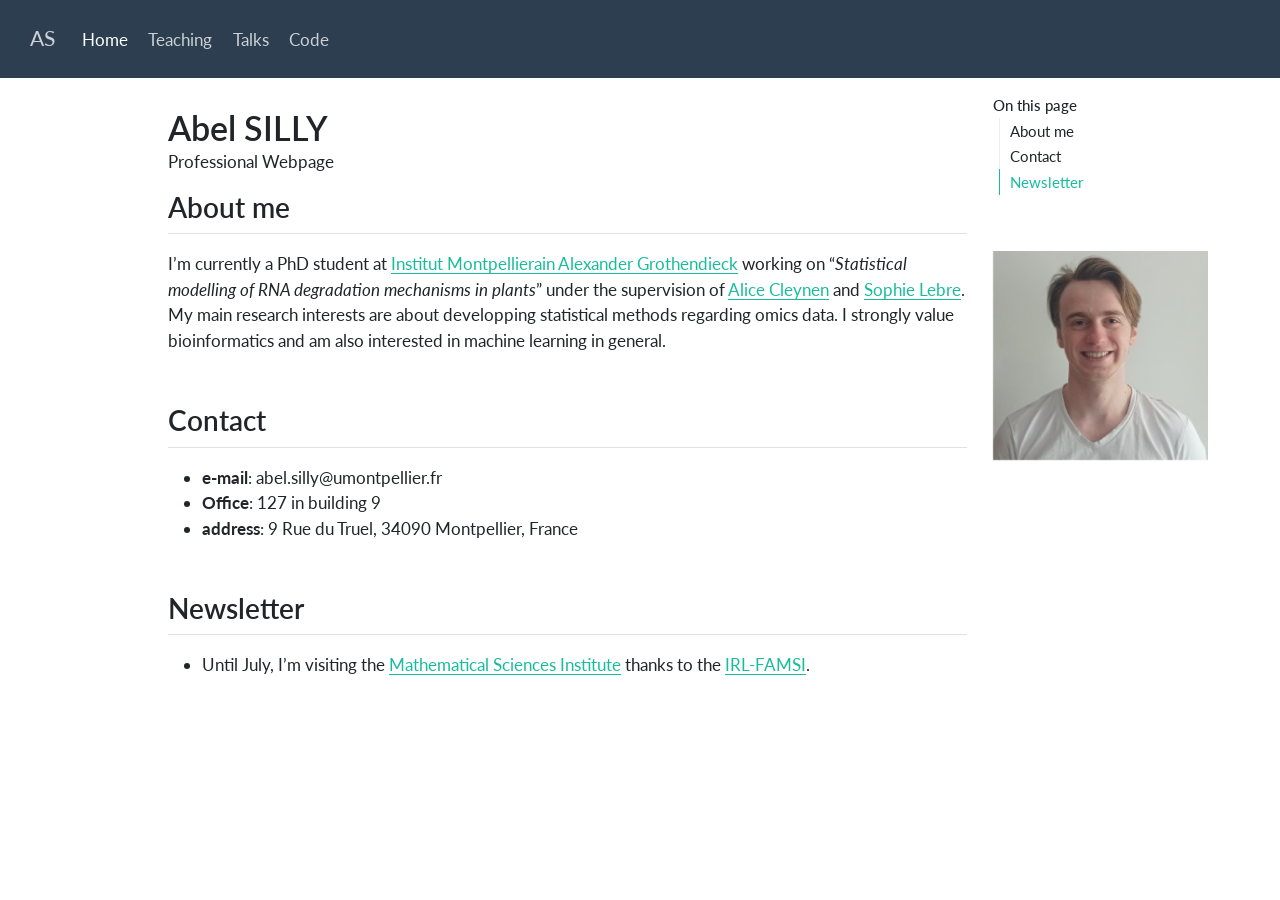
==== index.html @ 6bd62ace "Built site for gh-pages" ====
<!DOCTYPE html>
<html xmlns="http://www.w3.org/1999/xhtml" lang="en" xml:lang="en"><head>

<meta charset="utf-8">
<meta name="generator" content="quarto-1.9.37">

<meta name="viewport" content="width=device-width, initial-scale=1.0, user-scalable=yes">

<meta name="description" content="Professional Webpage">

<title>Abel SILLY – AS</title>
<style>
/* Default styles provided by pandoc.
** See https://pandoc.org/MANUAL.html#variables-for-html for config info.
*/
code{white-space: pre-wrap;}
span.smallcaps{font-variant: small-caps;}
div.columns{display: flex; gap: min(4vw, 1.5em);}
div.column{flex: auto; overflow-x: auto;}
div.hanging-indent{margin-left: 1.5em; text-indent: -1.5em;}
ul.task-list{list-style: none;}
ul.task-list li input[type="checkbox"] {
  width: 0.8em;
  margin: 0 0.8em 0.2em -1em; /* quarto-specific, see https://github.com/quarto-dev/quarto-cli/issues/4556 */ 
  vertical-align: middle;
}
</style>


<script src="site_libs/quarto-nav/quarto-nav.js"></script>
<script src="site_libs/quarto-nav/headroom.min.js"></script>
<script src="site_libs/clipboard/clipboard.min.js"></script>
<script src="site_libs/quarto-html/quarto.js" type="module"></script>
<script src="site_libs/quarto-html/tabsets/tabsets.js" type="module"></script>
<script src="site_libs/quarto-html/popper.min.js"></script>
<script src="site_libs/quarto-html/tippy.umd.min.js"></script>
<script src="site_libs/quarto-html/anchor.min.js"></script>
<link href="site_libs/quarto-html/tippy.css" rel="stylesheet">
<link href="site_libs/quarto-html/quarto-syntax-highlighting-7f8f88aac4f3542376d5c11b86a4c14d.css" rel="stylesheet" id="quarto-text-highlighting-styles">
<script src="site_libs/bootstrap/bootstrap.min.js"></script>
<link href="site_libs/bootstrap/bootstrap-icons.css" rel="stylesheet">
<link href="site_libs/bootstrap/bootstrap-f9c1bd95b7433ae3460418592f1b0114.min.css" rel="stylesheet" append-hash="true" id="quarto-bootstrap" data-mode="light">
<script id="quarto-search-options" type="application/json">{
  "language": {
    "search-no-results-text": "No results",
    "search-matching-documents-text": "matching documents",
    "search-copy-link-title": "Copy link to search",
    "search-hide-matches-text": "Hide additional matches",
    "search-more-match-text": "more match in this document",
    "search-more-matches-text": "more matches in this document",
    "search-clear-button-title": "Clear",
    "search-text-placeholder": "",
    "search-detached-cancel-button-title": "Cancel",
    "search-submit-button-title": "Submit",
    "search-label": "Search"
  }
}</script>


</head>

<body class="nav-fixed quarto-light">

<div id="quarto-search-results"></div>
  <header id="quarto-header" class="headroom fixed-top">
    <nav class="navbar navbar-expand-lg " data-bs-theme="dark">
      <div class="navbar-container container-fluid">
      <div class="navbar-brand-container mx-auto">
    <a class="navbar-brand" href="./index.html">
    <span class="navbar-title">AS</span>
    </a>
  </div>
          <button class="navbar-toggler" type="button" data-bs-toggle="collapse" data-bs-target="#navbarCollapse" aria-controls="navbarCollapse" role="menu" aria-expanded="false" aria-label="Toggle navigation" onclick="if (window.quartoToggleHeadroom) { window.quartoToggleHeadroom(); }">
  <span class="navbar-toggler-icon"></span>
</button>
          <div class="collapse navbar-collapse" id="navbarCollapse">
            <ul class="navbar-nav navbar-nav-scroll me-auto">
  <li class="nav-item">
    <a class="nav-link active" href="./index.html" aria-current="page"> 
<span class="menu-text">Home</span></a>
  </li>  
  <li class="nav-item">
    <a class="nav-link" href="./content/teaching.html"> 
<span class="menu-text">Teaching</span></a>
  </li>  
  <li class="nav-item">
    <a class="nav-link" href="./content/talks.html"> 
<span class="menu-text">Talks</span></a>
  </li>  
  <li class="nav-item">
    <a class="nav-link" href="./content/codes.html"> 
<span class="menu-text">Code</span></a>
  </li>  
</ul>
          </div> <!-- /navcollapse -->
            <div class="quarto-navbar-tools">
</div>
      </div> <!-- /container-fluid -->
    </nav>
</header>
<!-- content -->
<div id="quarto-content" class="quarto-container page-columns page-rows-contents page-layout-article page-navbar">
<!-- sidebar -->
<!-- margin-sidebar -->
    <div id="quarto-margin-sidebar" class="sidebar margin-sidebar">
        <nav id="TOC" role="doc-toc" class="toc-active">
    <h2 id="toc-title">On this page</h2>
   
  <ul>
  <li><a href="#about-me" id="toc-about-me" class="nav-link active" data-scroll-target="#about-me">About me</a></li>
  <li><a href="#contact" id="toc-contact" class="nav-link" data-scroll-target="#contact">Contact</a></li>
  <li><a href="#newsletter" id="toc-newsletter" class="nav-link" data-scroll-target="#newsletter">Newsletter</a></li>
  </ul>
</nav>
    </div>
<!-- main -->
<main class="content page-columns page-full" id="quarto-document-content">

<header id="title-block-header" class="quarto-title-block default">
<div class="quarto-title">
<h1 class="title">Abel SILLY</h1>
</div>

<div>
  <div class="description">
    Professional Webpage
  </div>
</div>


<div class="quarto-title-meta">

    
  
    
  </div>
  


</header>


<section id="about-me" class="level2 page-columns page-full">
<h2 class="anchored" data-anchor-id="about-me">About me</h2>
<p>I’m currently a PhD student at <a href="https://imag.umontpellier.fr/">Institut Montpellierain Alexander Grothendieck</a> working on “<em>Statistical modelling of RNA degradation mechanisms in plants</em>” under the supervision of <a href="https://alice.cleynen.fr/">Alice Cleynen</a> and <a href="https://www.univ-montp3.fr/miap/~lebre/">Sophie Lebre</a>. My main research interests are about developping statistical methods regarding omics data. I strongly value bioinformatics and am also interested in machine learning in general.</p>

<div class="no-row-height column-margin column-container"><div class="">
<p><img src="Photo_CV.jpg" class="img-fluid"></p>
</div></div></section>
<section id="contact" class="level2">
<h2 class="anchored" data-anchor-id="contact">Contact</h2>
<ul>
<li><strong>e-mail</strong>: abel.silly@umontpellier.fr</li>
<li><strong>Office</strong>: 127 in building 9</li>
<li><strong>address</strong>: 9 Rue du Truel, 34090 Montpellier, France</li>
</ul>
</section>
<section id="newsletter" class="level2">
<h2 class="anchored" data-anchor-id="newsletter">Newsletter</h2>
<ul>
<li>Until July, I’m visiting the <a href="https://maths.anu.edu.au/">Mathematical Sciences Institute</a> thanks to the <a href="https://maths.anu.edu.au/research/famsi-irl">IRL-FAMSI</a>.</li>
</ul>


</section>

<a onclick="window.scrollTo(0, 0); return false;" role="button" id="quarto-back-to-top"><i class="bi bi-arrow-up"></i> Back to top</a></main> <!-- /main -->
<script id="quarto-html-after-body" type="application/javascript">
  window.document.addEventListener("DOMContentLoaded", function (event) {
    const icon = "";
    const anchorJS = new window.AnchorJS();
    anchorJS.options = {
      placement: 'right',
      icon: icon
    };
    anchorJS.add('.anchored');
    const isCodeAnnotation = (el) => {
      for (const clz of el.classList) {
        if (clz.startsWith('code-annotation-')) {                     
          return true;
        }
      }
      return false;
    }
    const onCopySuccess = function(e) {
      // button target
      const button = e.trigger;
      // don't keep focus
      button.blur();
      // flash "checked"
      button.classList.add('code-copy-button-checked');
      var currentTitle = button.getAttribute("title");
      button.setAttribute("title", "Copied!");
      let tooltip;
      if (window.bootstrap) {
        button.setAttribute("data-bs-toggle", "tooltip");
        button.setAttribute("data-bs-placement", "left");
        button.setAttribute("data-bs-title", "Copied!");
        tooltip = new bootstrap.Tooltip(button, 
          { trigger: "manual", 
            customClass: "code-copy-button-tooltip",
            offset: [0, -8]});
        tooltip.show();    
      }
      setTimeout(function() {
        if (tooltip) {
          tooltip.hide();
          button.removeAttribute("data-bs-title");
          button.removeAttribute("data-bs-toggle");
          button.removeAttribute("data-bs-placement");
        }
        button.setAttribute("title", currentTitle);
        button.classList.remove('code-copy-button-checked');
      }, 1000);
      // clear code selection
      e.clearSelection();
    }
    const getTextToCopy = function(trigger) {
      const outerScaffold = trigger.parentElement.cloneNode(true);
      const codeEl = outerScaffold.querySelector('code');
      for (const childEl of codeEl.children) {
        if (isCodeAnnotation(childEl)) {
          childEl.remove();
        }
      }
      return codeEl.innerText;
    }
    const clipboard = new window.ClipboardJS('.code-copy-button:not([data-in-quarto-modal])', {
      text: getTextToCopy
    });
    clipboard.on('success', onCopySuccess);
    if (window.document.getElementById('quarto-embedded-source-code-modal')) {
      const clipboardModal = new window.ClipboardJS('.code-copy-button[data-in-quarto-modal]', {
        text: getTextToCopy,
        container: window.document.getElementById('quarto-embedded-source-code-modal')
      });
      clipboardModal.on('success', onCopySuccess);
    }
      var localhostRegex = new RegExp(/^(?:http|https):\/\/localhost\:?[0-9]*\//);
      var mailtoRegex = new RegExp(/^mailto:/);
        var filterRegex = new RegExp("https:\/\/AbelSILLY\.github\.io\/webpage\/");
      var isInternal = (href) => {
          return filterRegex.test(href) || localhostRegex.test(href) || mailtoRegex.test(href);
      }
      // Inspect non-navigation links and adorn them if external
     var links = window.document.querySelectorAll('a[href]:not(.nav-link):not(.navbar-brand):not(.toc-action):not(.sidebar-link):not(.sidebar-item-toggle):not(.pagination-link):not(.no-external):not([aria-hidden]):not(.dropdown-item):not(.quarto-navigation-tool):not(.about-link)');
      for (var i=0; i<links.length; i++) {
        const link = links[i];
        if (!isInternal(link.href)) {
          // undo the damage that might have been done by quarto-nav.js in the case of
          // links that we want to consider external
          if (link.dataset.originalHref !== undefined) {
            link.href = link.dataset.originalHref;
          }
        }
      }
    function tippyHover(el, contentFn, onTriggerFn, onUntriggerFn) {
      const config = {
        allowHTML: true,
        maxWidth: 500,
        delay: 100,
        arrow: false,
        appendTo: function(el) {
            return el.parentElement;
        },
        interactive: true,
        interactiveBorder: 10,
        theme: 'quarto',
        placement: 'bottom-start',
      };
      if (contentFn) {
        config.content = contentFn;
      }
      if (onTriggerFn) {
        config.onTrigger = onTriggerFn;
      }
      if (onUntriggerFn) {
        config.onUntrigger = onUntriggerFn;
      }
      window.tippy(el, config); 
    }
    const noterefs = window.document.querySelectorAll('a[role="doc-noteref"]');
    for (var i=0; i<noterefs.length; i++) {
      const ref = noterefs[i];
      tippyHover(ref, function() {
        // use id or data attribute instead here
        let href = ref.getAttribute('data-footnote-href') || ref.getAttribute('href');
        try { href = new URL(href).hash; } catch {}
        const id = href.replace(/^#\/?/, "");
        const note = window.document.getElementById(id);
        if (note) {
          return note.innerHTML;
        } else {
          return "";
        }
      });
    }
    const xrefs = window.document.querySelectorAll('a.quarto-xref');
    const processXRef = (id, note) => {
      // Strip column container classes
      const stripColumnClz = (el) => {
        el.classList.remove("page-full", "page-columns");
        if (el.children) {
          for (const child of el.children) {
            stripColumnClz(child);
          }
        }
      }
      stripColumnClz(note)
      if (id === null || id.startsWith('sec-')) {
        // Special case sections, only their first couple elements
        const container = document.createElement("div");
        if (note.children && note.children.length > 2) {
          container.appendChild(note.children[0].cloneNode(true));
          for (let i = 1; i < note.children.length; i++) {
            const child = note.children[i];
            if (child.tagName === "P" && child.innerText === "") {
              continue;
            } else {
              container.appendChild(child.cloneNode(true));
              break;
            }
          }
          if (window.Quarto?.typesetMath) {
            window.Quarto.typesetMath(container);
          }
          return container.innerHTML
        } else {
          if (window.Quarto?.typesetMath) {
            window.Quarto.typesetMath(note);
          }
          return note.innerHTML;
        }
      } else {
        // Remove any anchor links if they are present
        const anchorLink = note.querySelector('a.anchorjs-link');
        if (anchorLink) {
          anchorLink.remove();
        }
        if (window.Quarto?.typesetMath) {
          window.Quarto.typesetMath(note);
        }
        if (note.classList.contains("callout")) {
          return note.outerHTML;
        } else {
          return note.innerHTML;
        }
      }
    }
    for (var i=0; i<xrefs.length; i++) {
      const xref = xrefs[i];
      tippyHover(xref, undefined, function(instance) {
        instance.disable();
        let url = xref.getAttribute('href');
        let hash = undefined; 
        if (url.startsWith('#')) {
          hash = url;
        } else {
          try { hash = new URL(url).hash; } catch {}
        }
        if (hash) {
          const id = hash.replace(/^#\/?/, "");
          const note = window.document.getElementById(id);
          if (note !== null) {
            try {
              const html = processXRef(id, note.cloneNode(true));
              instance.setContent(html);
            } finally {
              instance.enable();
              instance.show();
            }
          } else {
            // See if we can fetch this
            fetch(url.split('#')[0])
            .then(res => res.text())
            .then(html => {
              const parser = new DOMParser();
              const htmlDoc = parser.parseFromString(html, "text/html");
              const note = htmlDoc.getElementById(id);
              if (note !== null) {
                const html = processXRef(id, note);
                instance.setContent(html);
              } 
            }).finally(() => {
              instance.enable();
              instance.show();
            });
          }
        } else {
          // See if we can fetch a full url (with no hash to target)
          // This is a special case and we should probably do some content thinning / targeting
          fetch(url)
          .then(res => res.text())
          .then(html => {
            const parser = new DOMParser();
            const htmlDoc = parser.parseFromString(html, "text/html");
            const note = htmlDoc.querySelector('main.content');
            if (note !== null) {
              // This should only happen for chapter cross references
              // (since there is no id in the URL)
              // remove the first header
              if (note.children.length > 0 && note.children[0].tagName === "HEADER") {
                note.children[0].remove();
              }
              const html = processXRef(null, note);
              instance.setContent(html);
            } 
          }).finally(() => {
            instance.enable();
            instance.show();
          });
        }
      }, function(instance) {
      });
    }
        let selectedAnnoteEl;
        const selectorForAnnotation = ( cell, annotation) => {
          let cellAttr = 'data-code-cell="' + cell + '"';
          let lineAttr = 'data-code-annotation="' +  annotation + '"';
          const selector = 'span[' + cellAttr + '][' + lineAttr + ']';
          return selector;
        }
        const selectCodeLines = (annoteEl) => {
          const doc = window.document;
          const targetCell = annoteEl.getAttribute("data-target-cell");
          const targetAnnotation = annoteEl.getAttribute("data-target-annotation");
          const annoteSpan = window.document.querySelector(selectorForAnnotation(targetCell, targetAnnotation));
          const lines = annoteSpan.getAttribute("data-code-lines").split(",");
          const lineIds = lines.map((line) => {
            return targetCell + "-" + line;
          })
          let top = null;
          let height = null;
          let parent = null;
          if (lineIds.length > 0) {
              //compute the position of the single el (top and bottom and make a div)
              const el = window.document.getElementById(lineIds[0]);
              top = el.offsetTop;
              height = el.offsetHeight;
              parent = el.parentElement.parentElement;
            if (lineIds.length > 1) {
              const lastEl = window.document.getElementById(lineIds[lineIds.length - 1]);
              const bottom = lastEl.offsetTop + lastEl.offsetHeight;
              height = bottom - top;
            }
            if (top !== null && height !== null && parent !== null) {
              // cook up a div (if necessary) and position it 
              let div = window.document.getElementById("code-annotation-line-highlight");
              if (div === null) {
                div = window.document.createElement("div");
                div.setAttribute("id", "code-annotation-line-highlight");
                div.style.position = 'absolute';
                parent.appendChild(div);
              }
              div.style.top = top - 2 + "px";
              div.style.height = height + 4 + "px";
              div.style.left = 0;
              let gutterDiv = window.document.getElementById("code-annotation-line-highlight-gutter");
              if (gutterDiv === null) {
                gutterDiv = window.document.createElement("div");
                gutterDiv.setAttribute("id", "code-annotation-line-highlight-gutter");
                gutterDiv.style.position = 'absolute';
                const codeCell = window.document.getElementById(targetCell);
                const gutter = codeCell.querySelector('.code-annotation-gutter');
                gutter.appendChild(gutterDiv);
              }
              gutterDiv.style.top = top - 2 + "px";
              gutterDiv.style.height = height + 4 + "px";
            }
            selectedAnnoteEl = annoteEl;
          }
        };
        const unselectCodeLines = () => {
          const elementsIds = ["code-annotation-line-highlight", "code-annotation-line-highlight-gutter"];
          elementsIds.forEach((elId) => {
            const div = window.document.getElementById(elId);
            if (div) {
              div.remove();
            }
          });
          selectedAnnoteEl = undefined;
        };
          // Handle positioning of the toggle
      window.addEventListener(
        "resize",
        throttle(() => {
          elRect = undefined;
          if (selectedAnnoteEl) {
            selectCodeLines(selectedAnnoteEl);
          }
        }, 10)
      );
      function throttle(fn, ms) {
      let throttle = false;
      let timer;
        return (...args) => {
          if(!throttle) { // first call gets through
              fn.apply(this, args);
              throttle = true;
          } else { // all the others get throttled
              if(timer) clearTimeout(timer); // cancel #2
              timer = setTimeout(() => {
                fn.apply(this, args);
                timer = throttle = false;
              }, ms);
          }
        };
      }
        // Attach click handler to the DT
        const annoteDls = window.document.querySelectorAll('dt[data-target-cell]');
        for (const annoteDlNode of annoteDls) {
          annoteDlNode.addEventListener('click', (event) => {
            const clickedEl = event.target;
            if (clickedEl !== selectedAnnoteEl) {
              unselectCodeLines();
              const activeEl = window.document.querySelector('dt[data-target-cell].code-annotation-active');
              if (activeEl) {
                activeEl.classList.remove('code-annotation-active');
              }
              selectCodeLines(clickedEl);
              clickedEl.classList.add('code-annotation-active');
            } else {
              // Unselect the line
              unselectCodeLines();
              clickedEl.classList.remove('code-annotation-active');
            }
          });
        }
    const findCites = (el) => {
      const parentEl = el.parentElement;
      if (parentEl) {
        const cites = parentEl.dataset.cites;
        if (cites) {
          return {
            el,
            cites: cites.split(' ')
          };
        } else {
          return findCites(el.parentElement)
        }
      } else {
        return undefined;
      }
    };
    var bibliorefs = window.document.querySelectorAll('a[role="doc-biblioref"]');
    for (var i=0; i<bibliorefs.length; i++) {
      const ref = bibliorefs[i];
      const citeInfo = findCites(ref);
      if (citeInfo) {
        tippyHover(citeInfo.el, function() {
          var popup = window.document.createElement('div');
          citeInfo.cites.forEach(function(cite) {
            var citeDiv = window.document.createElement('div');
            citeDiv.classList.add('hanging-indent');
            citeDiv.classList.add('csl-entry');
            var biblioDiv = window.document.getElementById('ref-' + cite);
            if (biblioDiv) {
              citeDiv.innerHTML = biblioDiv.innerHTML;
            }
            popup.appendChild(citeDiv);
          });
          return popup.innerHTML;
        });
      }
    }
  });
  </script>
</div> <!-- /content -->




</body></html>
---- site_libs/quarto-html/tippy.css ----
.tippy-box[data-animation=fade][data-state=hidden]{opacity:0}[data-tippy-root]{max-width:calc(100vw - 10px)}.tippy-box{position:relative;background-color:#333;color:#fff;border-radius:4px;font-size:14px;line-height:1.4;white-space:normal;outline:0;transition-property:transform,visibility,opacity}.tippy-box[data-placement^=top]>.tippy-arrow{bottom:0}.tippy-box[data-placement^=top]>.tippy-arrow:before{bottom:-7px;left:0;border-width:8px 8px 0;border-top-color:initial;transform-origin:center top}.tippy-box[data-placement^=bottom]>.tippy-arrow{top:0}.tippy-box[data-placement^=bottom]>.tippy-arrow:before{top:-7px;left:0;border-width:0 8px 8px;border-bottom-color:initial;transform-origin:center bottom}.tippy-box[data-placement^=left]>.tippy-arrow{right:0}.tippy-box[data-placement^=left]>.tippy-arrow:before{border-width:8px 0 8px 8px;border-left-color:initial;right:-7px;transform-origin:center left}.tippy-box[data-placement^=right]>.tippy-arrow{left:0}.tippy-box[data-placement^=right]>.tippy-arrow:before{left:-7px;border-width:8px 8px 8px 0;border-right-color:initial;transform-origin:center right}.tippy-box[data-inertia][data-state=visible]{transition-timing-function:cubic-bezier(.54,1.5,.38,1.11)}.tippy-arrow{width:16px;height:16px;color:#333}.tippy-arrow:before{content:"";position:absolute;border-color:transparent;border-style:solid}.tippy-content{position:relative;padding:5px 9px;z-index:1}
---- site_libs/quarto-html/quarto-syntax-highlighting-7f8f88aac4f3542376d5c11b86a4c14d.css ----
/* quarto syntax highlight colors */
:root {
  --quarto-hl-ot-color: #003B4F;
  --quarto-hl-at-color: #657422;
  --quarto-hl-ss-color: #20794D;
  --quarto-hl-an-color: #5E5E5E;
  --quarto-hl-fu-color: #4758AB;
  --quarto-hl-st-color: #20794D;
  --quarto-hl-cf-color: #003B4F;
  --quarto-hl-op-color: #5E5E5E;
  --quarto-hl-er-color: #AD0000;
  --quarto-hl-bn-color: #AD0000;
  --quarto-hl-al-color: #AD0000;
  --quarto-hl-va-color: #111111;
  --quarto-hl-bu-color: inherit;
  --quarto-hl-ex-color: inherit;
  --quarto-hl-pp-color: #AD0000;
  --quarto-hl-in-color: #5E5E5E;
  --quarto-hl-vs-color: #20794D;
  --quarto-hl-wa-color: #5E5E5E;
  --quarto-hl-do-color: #5E5E5E;
  --quarto-hl-im-color: #00769E;
  --quarto-hl-ch-color: #20794D;
  --quarto-hl-dt-color: #AD0000;
  --quarto-hl-fl-color: #AD0000;
  --quarto-hl-co-color: #5E5E5E;
  --quarto-hl-cv-color: #5E5E5E;
  --quarto-hl-cn-color: #8f5902;
  --quarto-hl-sc-color: #5E5E5E;
  --quarto-hl-dv-color: #AD0000;
  --quarto-hl-kw-color: #003B4F;
}

/* other quarto variables */
:root {
  --quarto-font-monospace: SFMono-Regular, Menlo, Monaco, Consolas, "Liberation Mono", "Courier New", monospace;
}

/* syntax highlight based on Pandoc's rules */
pre > code.sourceCode > span {
  color: #003B4F;
}

code.sourceCode > span {
  color: #003B4F;
}

div.sourceCode,
div.sourceCode pre.sourceCode {
  color: #003B4F;
}

/* Normal */
code span {
  color: #003B4F;
}

/* Alert */
code span.al {
  color: #AD0000;
  font-style: inherit;
}

/* Annotation */
code span.an {
  color: #5E5E5E;
  font-style: inherit;
}

/* Attribute */
code span.at {
  color: #657422;
  font-style: inherit;
}

/* BaseN */
code span.bn {
  color: #AD0000;
  font-style: inherit;
}

/* BuiltIn */
code span.bu {
  font-style: inherit;
}

/* ControlFlow */
code span.cf {
  color: #003B4F;
  font-weight: bold;
  font-style: inherit;
}

/* Char */
code span.ch {
  color: #20794D;
  font-style: inherit;
}

/* Constant */
code span.cn {
  color: #8f5902;
  font-style: inherit;
}

/* Comment */
code span.co {
  color: #5E5E5E;
  font-style: inherit;
}

/* CommentVar */
code span.cv {
  color: #5E5E5E;
  font-style: italic;
}

/* Documentation */
code span.do {
  color: #5E5E5E;
  font-style: italic;
}

/* DataType */
code span.dt {
  color: #AD0000;
  font-style: inherit;
}

/* DecVal */
code span.dv {
  color: #AD0000;
  font-style: inherit;
}

/* Error */
code span.er {
  color: #AD0000;
  font-style: inherit;
}

/* Extension */
code span.ex {
  font-style: inherit;
}

/* Float */
code span.fl {
  color: #AD0000;
  font-style: inherit;
}

/* Function */
code span.fu {
  color: #4758AB;
  font-style: inherit;
}

/* Import */
code span.im {
  color: #00769E;
  font-style: inherit;
}

/* Information */
code span.in {
  color: #5E5E5E;
  font-style: inherit;
}

/* Keyword */
code span.kw {
  color: #003B4F;
  font-weight: bold;
  font-style: inherit;
}

/* Operator */
code span.op {
  color: #5E5E5E;
  font-style: inherit;
}

/* Other */
code span.ot {
  color: #003B4F;
  font-style: inherit;
}

/* Preprocessor */
code span.pp {
  color: #AD0000;
  font-style: inherit;
}

/* SpecialChar */
code span.sc {
  color: #5E5E5E;
  font-style: inherit;
}

/* SpecialString */
code span.ss {
  color: #20794D;
  font-style: inherit;
}

/* String */
code span.st {
  color: #20794D;
  font-style: inherit;
}

/* Variable */
code span.va {
  color: #111111;
  font-style: inherit;
}

/* VerbatimString */
code span.vs {
  color: #20794D;
  font-style: inherit;
}

/* Warning */
code span.wa {
  color: #5E5E5E;
  font-style: italic;
}

.prevent-inlining {
  content: "</";
}

/*# sourceMappingURL=789ad8cd35626ba772517505b42a116e.css.map */
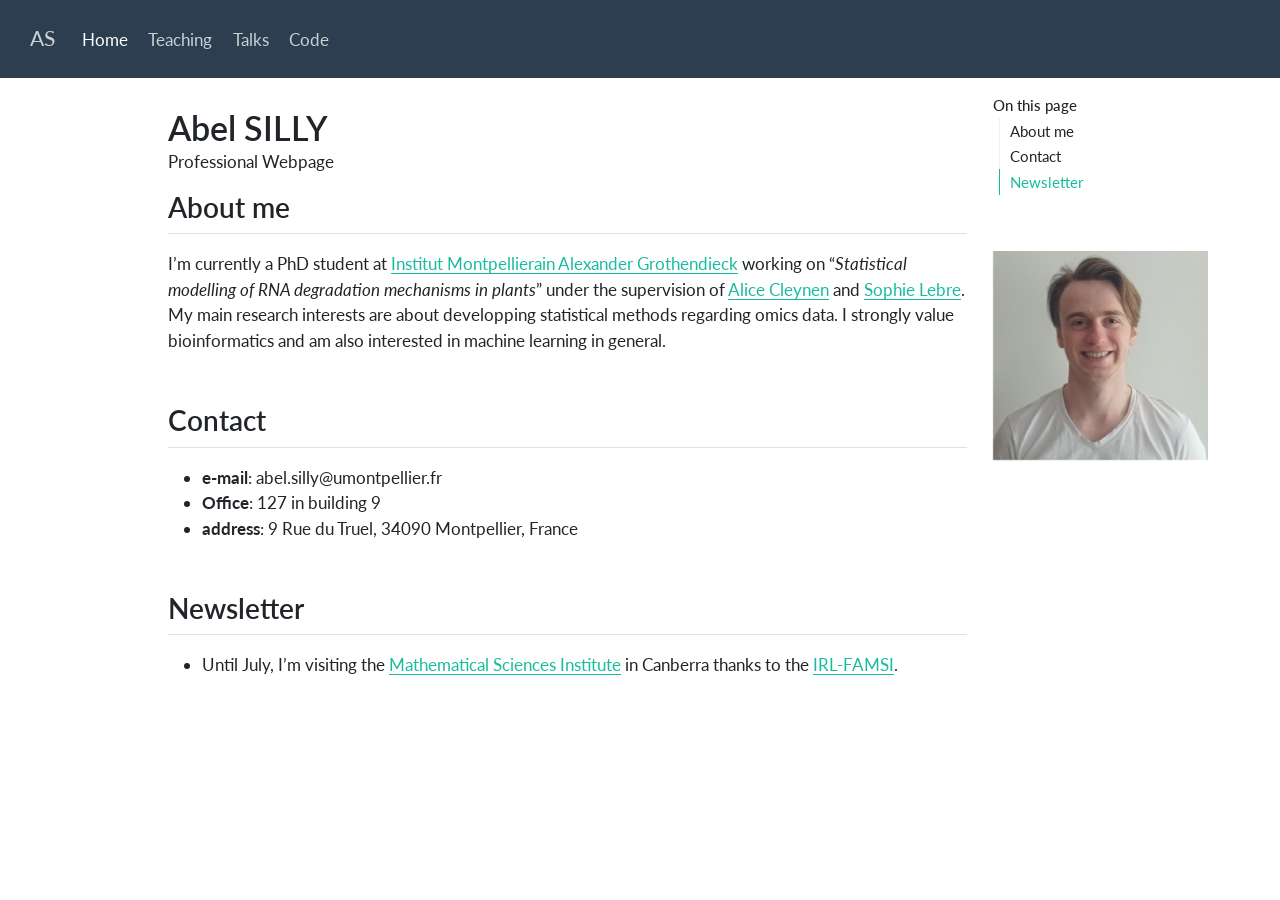
==== commit 540a70e8: "Built site for gh-pages" ====
--- a/index.html
+++ b/index.html
@@ -158,7 +158,7 @@
 <section id="newsletter" class="level2">
 <h2 class="anchored" data-anchor-id="newsletter">Newsletter</h2>
 <ul>
-<li>Until July, I’m visiting the <a href="https://maths.anu.edu.au/">Mathematical Sciences Institute</a> thanks to the <a href="https://maths.anu.edu.au/research/famsi-irl">IRL-FAMSI</a>.</li>
+<li>Until July, I’m visiting the <a href="https://maths.anu.edu.au/">Mathematical Sciences Institute</a> in Canberra thanks to the <a href="https://maths.anu.edu.au/research/famsi-irl">IRL-FAMSI</a>.</li>
 </ul>
 
 
@@ -238,7 +238,7 @@
     }
       var localhostRegex = new RegExp(/^(?:http|https):\/\/localhost\:?[0-9]*\//);
       var mailtoRegex = new RegExp(/^mailto:/);
-        var filterRegex = new RegExp("https:\/\/AbelSILLY\.github\.io\/webpage\/");
+        var filterRegex = new RegExp("https:\/\/AbelSILLY\.github\.io\/abelsilly\.github\.io\/");
       var isInternal = (href) => {
           return filterRegex.test(href) || localhostRegex.test(href) || mailtoRegex.test(href);
       }
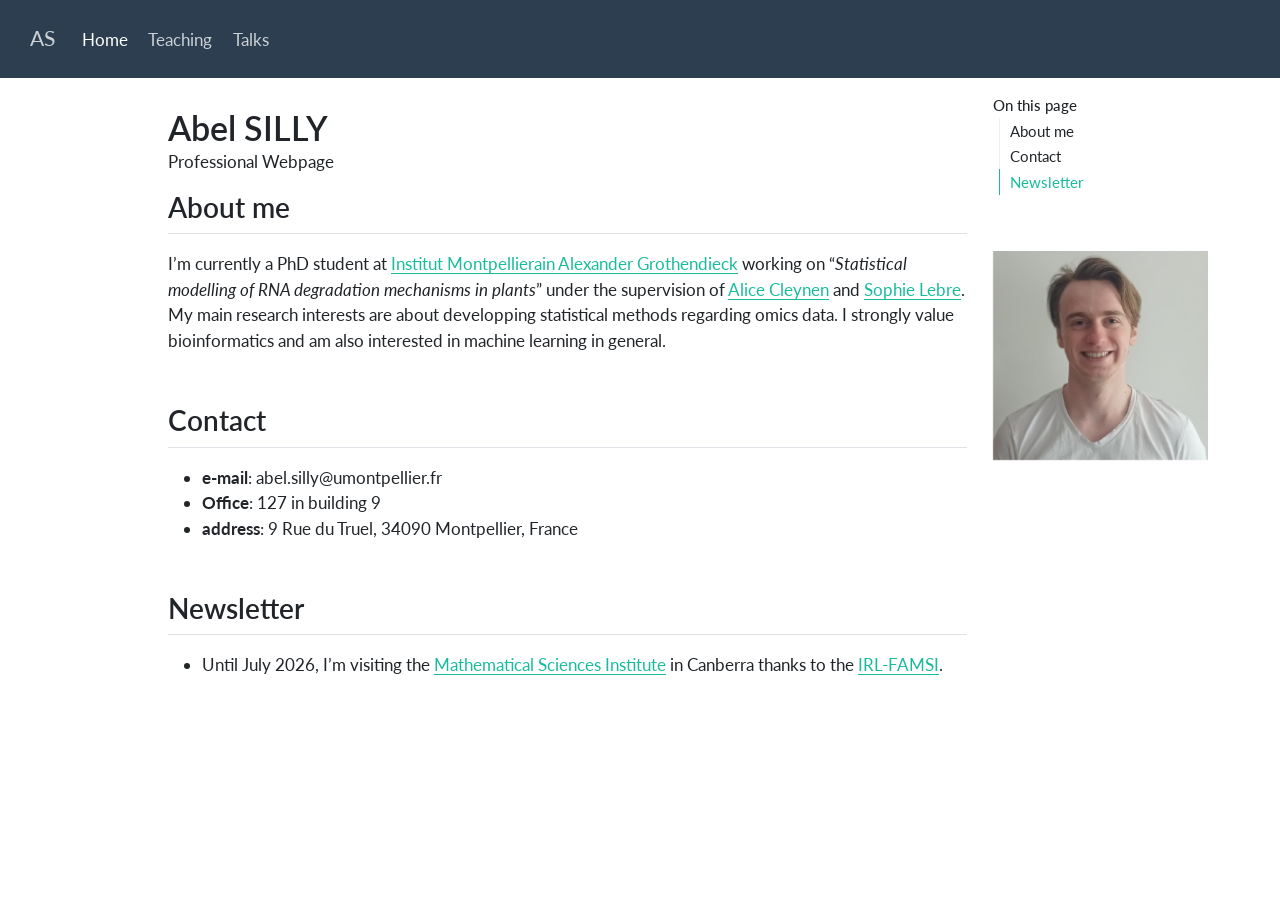
==== commit 56ac2f82: "Built site for gh-pages" ====
--- a/index.html
+++ b/index.html
@@ -87,10 +87,6 @@
     <a class="nav-link" href="./content/talks.html"> 
 <span class="menu-text">Talks</span></a>
   </li>  
-  <li class="nav-item">
-    <a class="nav-link" href="./content/codes.html"> 
-<span class="menu-text">Code</span></a>
-  </li>  
 </ul>
           </div> <!-- /navcollapse -->
             <div class="quarto-navbar-tools">
@@ -158,7 +154,7 @@
 <section id="newsletter" class="level2">
 <h2 class="anchored" data-anchor-id="newsletter">Newsletter</h2>
 <ul>
-<li>Until July, I’m visiting the <a href="https://maths.anu.edu.au/">Mathematical Sciences Institute</a> in Canberra thanks to the <a href="https://maths.anu.edu.au/research/famsi-irl">IRL-FAMSI</a>.</li>
+<li>Until July 2026, I’m visiting the <a href="https://maths.anu.edu.au/">Mathematical Sciences Institute</a> in Canberra thanks to the <a href="https://maths.anu.edu.au/research/famsi-irl">IRL-FAMSI</a>.</li>
 </ul>
 
 
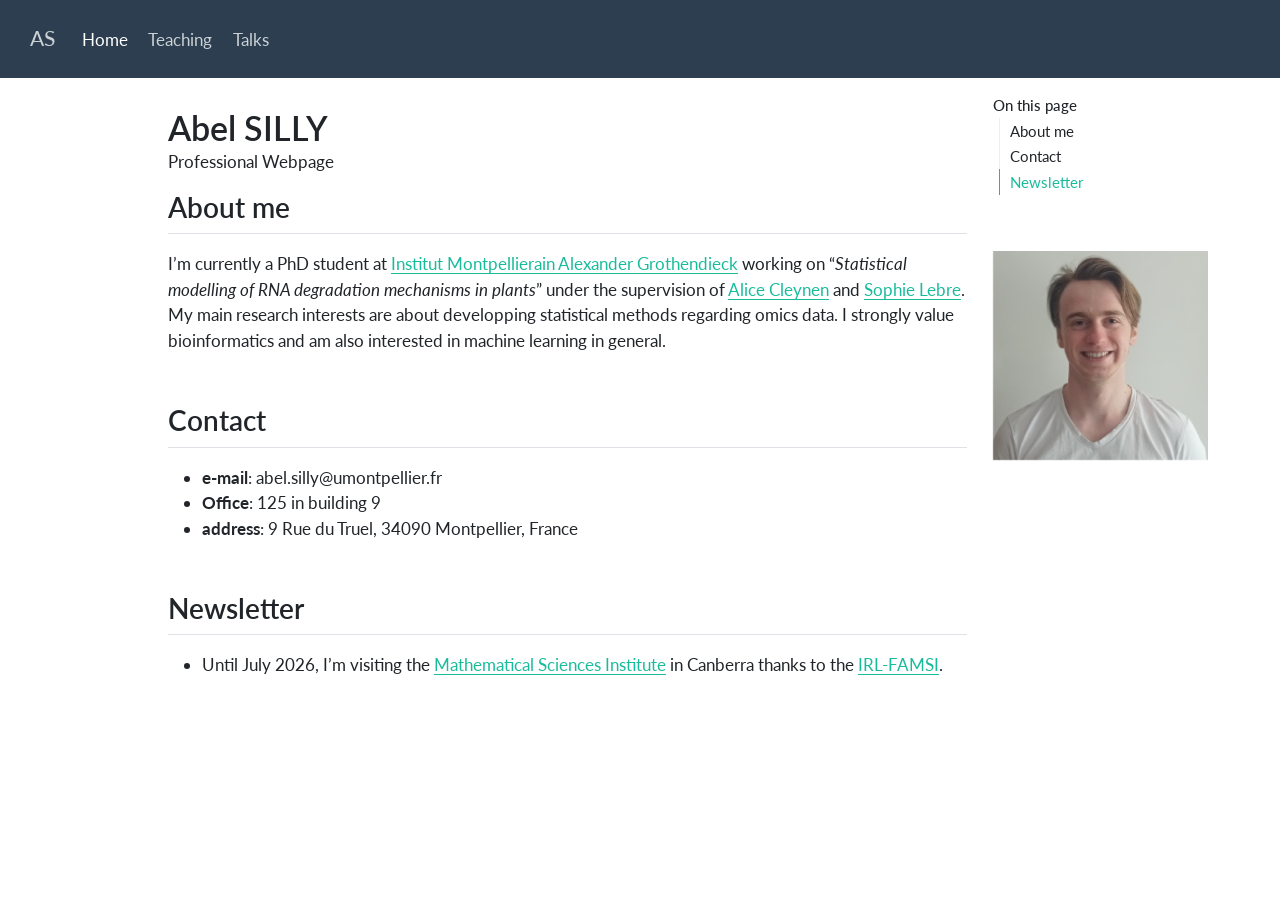
==== commit fbf5582f: "Built site for gh-pages" ====
--- a/index.html
+++ b/index.html
@@ -147,7 +147,7 @@
 <h2 class="anchored" data-anchor-id="contact">Contact</h2>
 <ul>
 <li><strong>e-mail</strong>: abel.silly@umontpellier.fr</li>
-<li><strong>Office</strong>: 127 in building 9</li>
+<li><strong>Office</strong>: 125 in building 9</li>
 <li><strong>address</strong>: 9 Rue du Truel, 34090 Montpellier, France</li>
 </ul>
 </section>
